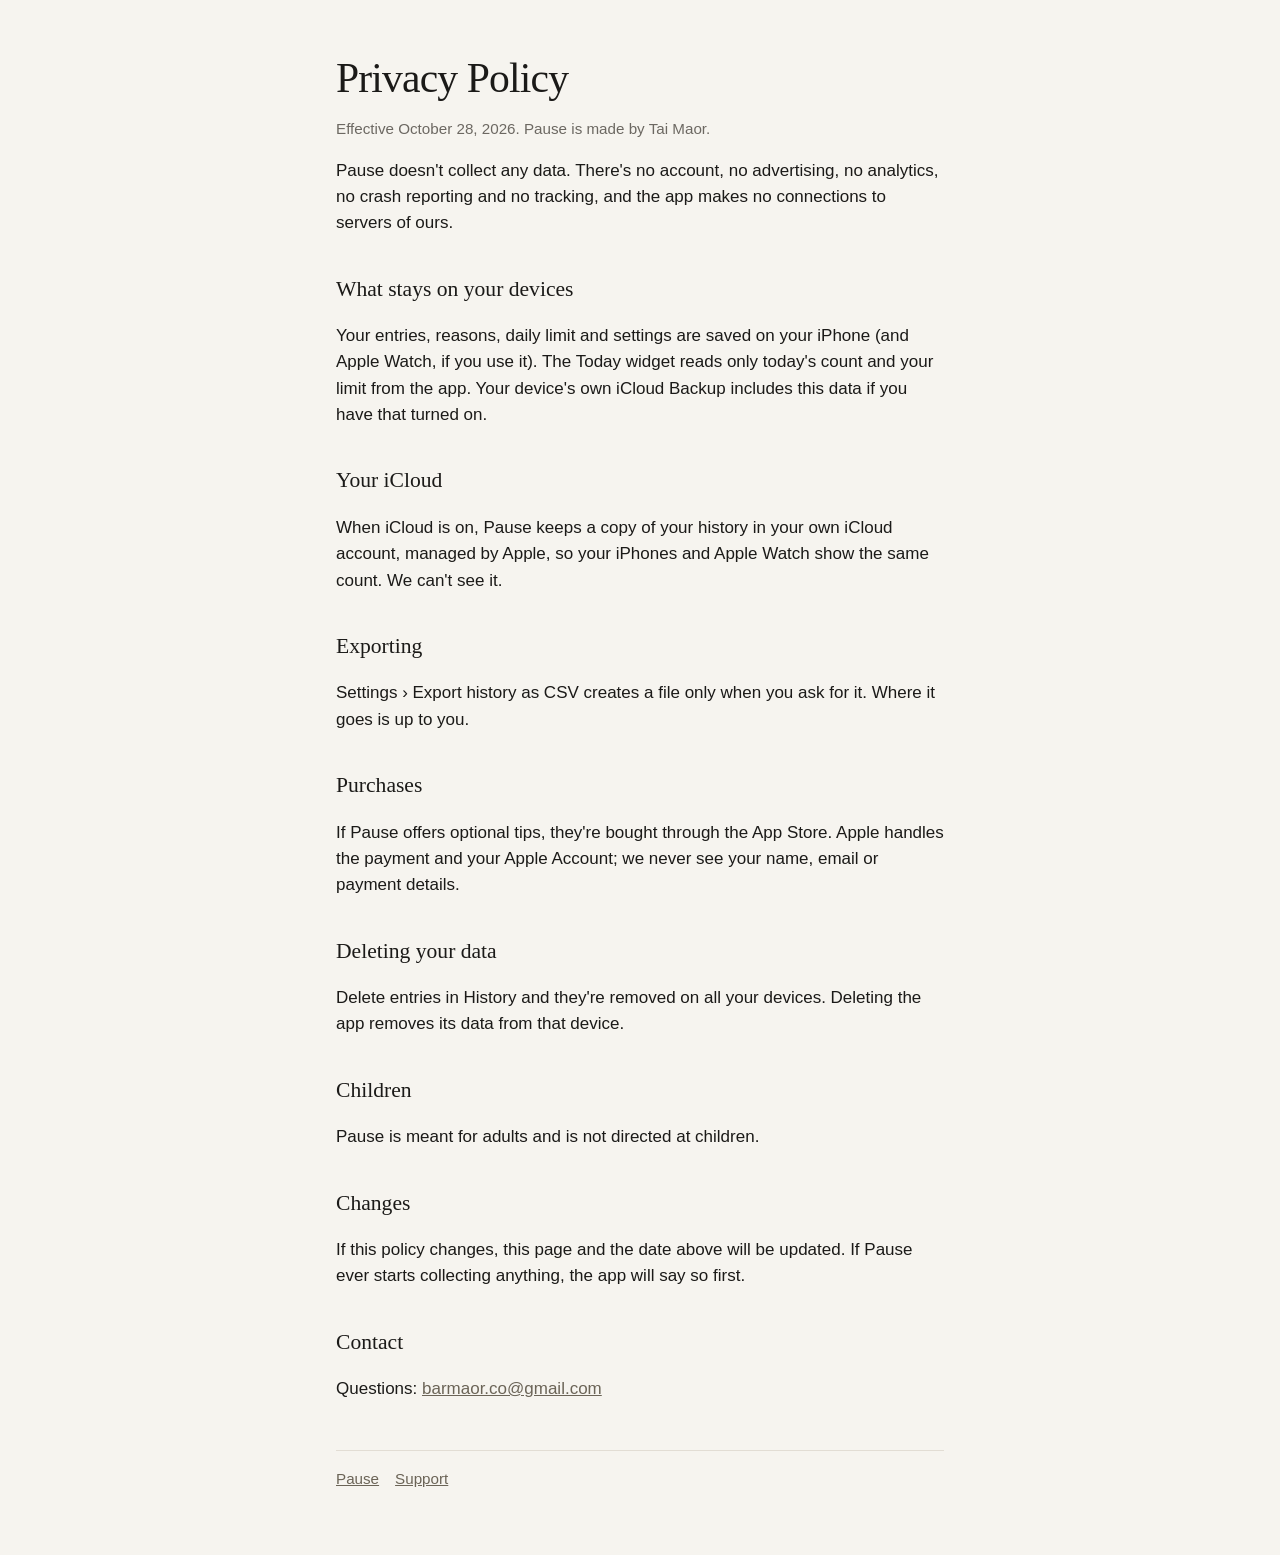
==== privacy.html @ 1e91a4d9 "Pause website: home, support and privacy pages" ====
<!doctype html>
<html lang="en">
<head>
<meta charset="utf-8">
<meta name="viewport" content="width=device-width, initial-scale=1">
<title>Pause Privacy Policy</title>
<link rel="stylesheet" href="style.css">
</head>
<body>
<main>
  <h1>Privacy Policy</h1>
  <p class="muted">Effective October 28, 2026. Pause is made by Tai Maor.</p>

  <p>Pause doesn't collect any data. There's no account, no advertising, no analytics, no crash reporting and no tracking, and the app makes no connections to servers of ours.</p>

  <h2>What stays on your devices</h2>
  <p>Your entries, reasons, daily limit and settings are saved on your iPhone (and Apple Watch, if you use it). The Today widget reads only today's count and your limit from the app. Your device's own iCloud Backup includes this data if you have that turned on.</p>

  <h2>Your iCloud</h2>
  <p>When iCloud is on, Pause keeps a copy of your history in your own iCloud account, managed by Apple, so your iPhones and Apple Watch show the same count. We can't see it.</p>

  <h2>Exporting</h2>
  <p>Settings › Export history as CSV creates a file only when you ask for it. Where it goes is up to you.</p>

  <h2>Purchases</h2>
  <p>If Pause offers optional tips, they're bought through the App Store. Apple handles the payment and your Apple Account; we never see your name, email or payment details.</p>

  <h2>Deleting your data</h2>
  <p>Delete entries in History and they're removed on all your devices. Deleting the app removes its data from that device.</p>

  <h2>Children</h2>
  <p>Pause is meant for adults and is not directed at children.</p>

  <h2>Changes</h2>
  <p>If this policy changes, this page and the date above will be updated. If Pause ever starts collecting anything, the app will say so first.</p>

  <h2>Contact</h2>
  <p>Questions: <a href="mailto:barmaor.co@gmail.com">barmaor.co@gmail.com</a></p>

  <nav><a href="index.html">Pause</a><a href="support.html">Support</a></nav>
</main>
</body>
</html>
---- style.css ----
:root {
  --bg: #f6f4ef;
  --text: #1b1a18;
  --muted: #6c6862;
  --line: #e2ddd4;
  --accent: #6b6457;
}
@media (prefers-color-scheme: dark) {
  :root {
    --bg: #121212;
    --text: #f2f0eb;
    --muted: #9e9e9c;
    --line: #2b2a28;
    --accent: #d6d1c7;
  }
}
* { box-sizing: border-box; }
body {
  margin: 0;
  background: var(--bg);
  color: var(--text);
  font: 17px/1.55 -apple-system, BlinkMacSystemFont, "SF Pro Text", "Helvetica Neue", Arial, sans-serif;
}
main { max-width: 640px; margin: 0 auto; padding: 56px 16px 64px; }
h1, h2 { font-family: "New York", Georgia, "Times New Roman", serif; font-weight: 400; }
h1 { font-size: 2.6rem; line-height: 1.1; margin: 0 0 12px; letter-spacing: -0.02em; }
h2 { font-size: 1.35rem; margin: 36px 0 8px; }
.lede { font-size: 1.2rem; color: var(--muted); margin: 0 0 24px; }
.muted { color: var(--muted); font-size: 0.95rem; }
a { color: var(--accent); }
nav { display: flex; gap: 16px; margin-top: 48px; padding-top: 16px; border-top: 1px solid var(--line); font-size: 0.95rem; }
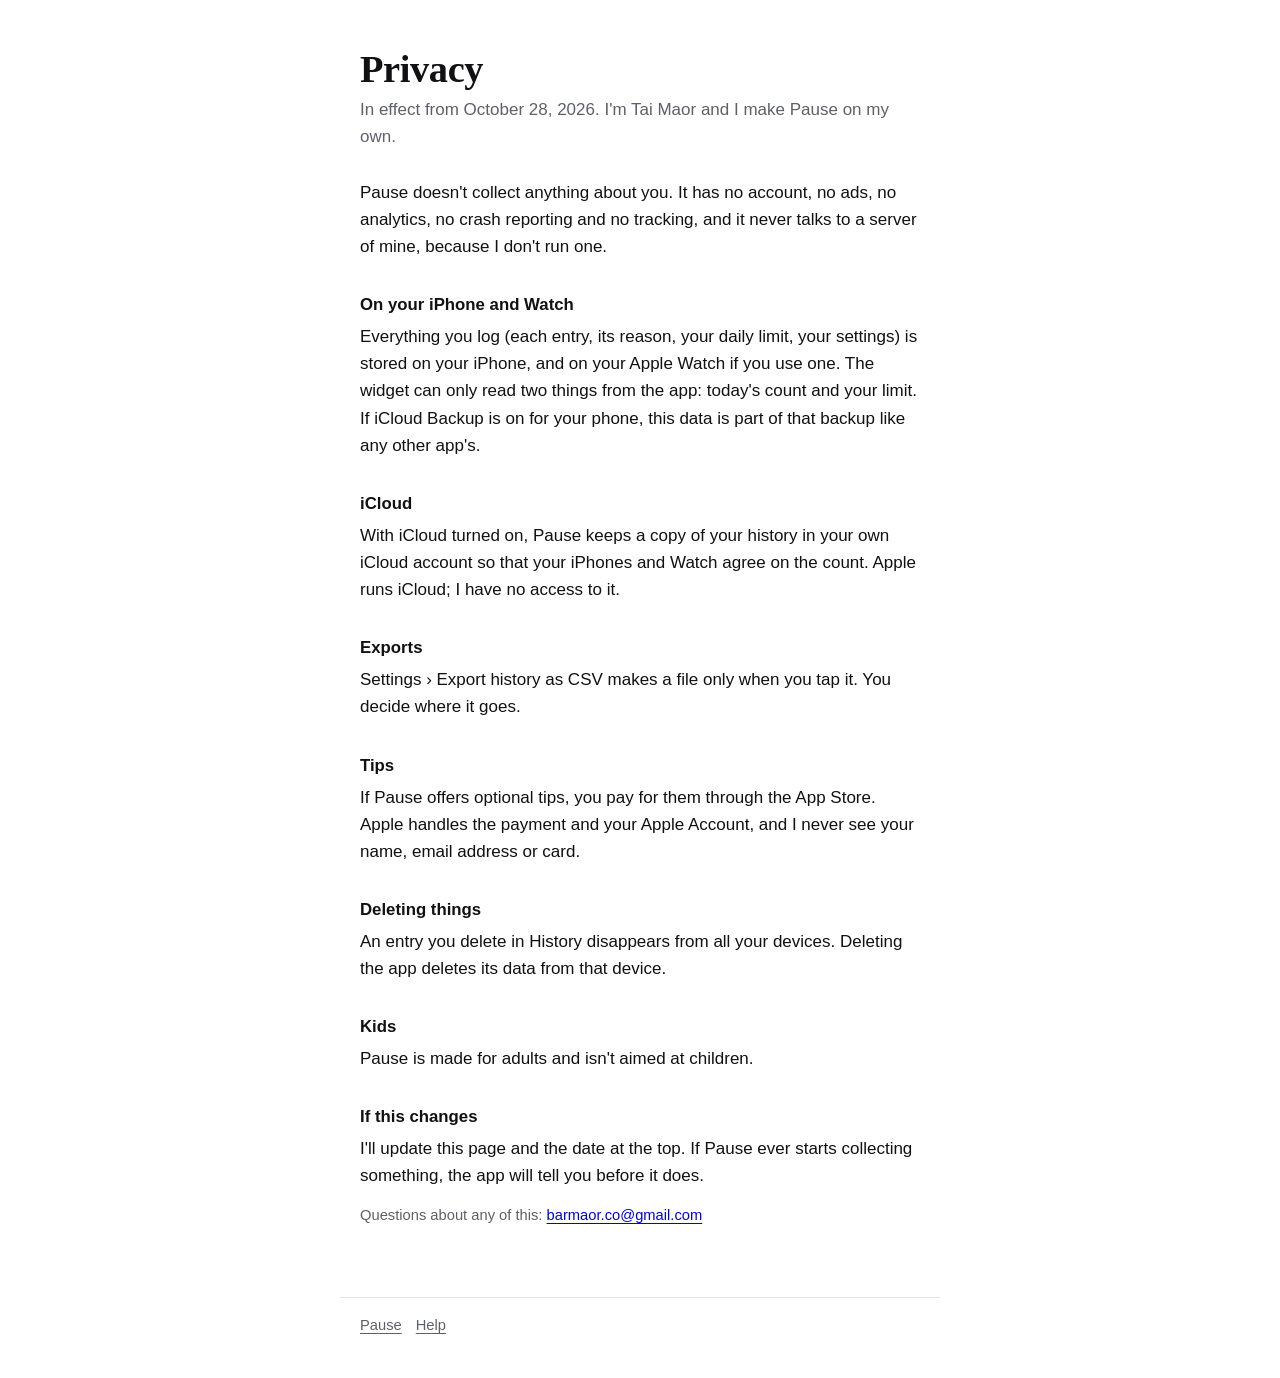
==== commit 83b506ba: "Rewrite the site in my own words, blue instead of beige" ====
--- a/privacy.html
+++ b/privacy.html
@@ -3,41 +3,39 @@
 <head>
 <meta charset="utf-8">
 <meta name="viewport" content="width=device-width, initial-scale=1">
-<title>Pause Privacy Policy</title>
+<title>Pause privacy policy</title>
 <link rel="stylesheet" href="style.css">
 </head>
 <body>
 <main>
-  <h1>Privacy Policy</h1>
-  <p class="muted">Effective October 28, 2026. Pause is made by Tai Maor.</p>
+  <h1>Privacy</h1>
+  <p class="sub">In effect from October 28, 2026. I'm Tai Maor and I make Pause on my own.</p>
 
-  <p>Pause doesn't collect any data. There's no account, no advertising, no analytics, no crash reporting and no tracking, and the app makes no connections to servers of ours.</p>
+  <p>Pause doesn't collect anything about you. It has no account, no ads, no analytics, no crash reporting and no tracking, and it never talks to a server of mine, because I don't run one.</p>
 
-  <h2>What stays on your devices</h2>
-  <p>Your entries, reasons, daily limit and settings are saved on your iPhone (and Apple Watch, if you use it). The Today widget reads only today's count and your limit from the app. Your device's own iCloud Backup includes this data if you have that turned on.</p>
+  <h2>On your iPhone and Watch</h2>
+  <p>Everything you log (each entry, its reason, your daily limit, your settings) is stored on your iPhone, and on your Apple Watch if you use one. The widget can only read two things from the app: today's count and your limit. If iCloud Backup is on for your phone, this data is part of that backup like any other app's.</p>
 
-  <h2>Your iCloud</h2>
-  <p>When iCloud is on, Pause keeps a copy of your history in your own iCloud account, managed by Apple, so your iPhones and Apple Watch show the same count. We can't see it.</p>
+  <h2>iCloud</h2>
+  <p>With iCloud turned on, Pause keeps a copy of your history in your own iCloud account so that your iPhones and Watch agree on the count. Apple runs iCloud; I have no access to it.</p>
 
-  <h2>Exporting</h2>
-  <p>Settings › Export history as CSV creates a file only when you ask for it. Where it goes is up to you.</p>
+  <h2>Exports</h2>
+  <p>Settings › Export history as CSV makes a file only when you tap it. You decide where it goes.</p>
 
-  <h2>Purchases</h2>
-  <p>If Pause offers optional tips, they're bought through the App Store. Apple handles the payment and your Apple Account; we never see your name, email or payment details.</p>
+  <h2>Tips</h2>
+  <p>If Pause offers optional tips, you pay for them through the App Store. Apple handles the payment and your Apple Account, and I never see your name, email address or card.</p>
 
-  <h2>Deleting your data</h2>
-  <p>Delete entries in History and they're removed on all your devices. Deleting the app removes its data from that device.</p>
+  <h2>Deleting things</h2>
+  <p>An entry you delete in History disappears from all your devices. Deleting the app deletes its data from that device.</p>
 
-  <h2>Children</h2>
-  <p>Pause is meant for adults and is not directed at children.</p>
+  <h2>Kids</h2>
+  <p>Pause is made for adults and isn't aimed at children.</p>
 
-  <h2>Changes</h2>
-  <p>If this policy changes, this page and the date above will be updated. If Pause ever starts collecting anything, the app will say so first.</p>
+  <h2>If this changes</h2>
+  <p>I'll update this page and the date at the top. If Pause ever starts collecting something, the app will tell you before it does.</p>
 
-  <h2>Contact</h2>
-  <p>Questions: <a href="mailto:barmaor.co@gmail.com">barmaor.co@gmail.com</a></p>
-
-  <nav><a href="index.html">Pause</a><a href="support.html">Support</a></nav>
+  <p class="note">Questions about any of this: <a href="mailto:barmaor.co@gmail.com">barmaor.co@gmail.com</a></p>
 </main>
+<footer><a href="index.html">Pause</a><a href="support.html">Help</a></footer>
 </body>
 </html>
--- a/style.css
+++ b/style.css
@@ -1,17 +1,18 @@
 :root {
-  --bg: #f6f4ef;
-  --text: #1b1a18;
-  --muted: #6c6862;
-  --line: #e2ddd4;
-  --accent: #6b6457;
+  --bg: #fff;
+  --text: #111114;
+  --muted: #5f6068;
+  --line: #e4e4ea;
+  --blue: #0000e6;
+  --link: #0000e6;
 }
 @media (prefers-color-scheme: dark) {
   :root {
-    --bg: #121212;
-    --text: #f2f0eb;
-    --muted: #9e9e9c;
-    --line: #2b2a28;
-    --accent: #d6d1c7;
+    --bg: #0b0b0e;
+    --text: #ececf1;
+    --muted: #9a9ba6;
+    --line: #26262e;
+    --link: #7c86ff;
   }
 }
 * { box-sizing: border-box; }
@@ -19,13 +20,20 @@
   margin: 0;
   background: var(--bg);
   color: var(--text);
-  font: 17px/1.55 -apple-system, BlinkMacSystemFont, "SF Pro Text", "Helvetica Neue", Arial, sans-serif;
+  font: 17px/1.6 -apple-system, BlinkMacSystemFont, "Helvetica Neue", Arial, sans-serif;
 }
-main { max-width: 640px; margin: 0 auto; padding: 56px 16px 64px; }
-h1, h2 { font-family: "New York", Georgia, "Times New Roman", serif; font-weight: 400; }
-h1 { font-size: 2.6rem; line-height: 1.1; margin: 0 0 12px; letter-spacing: -0.02em; }
-h2 { font-size: 1.35rem; margin: 36px 0 8px; }
-.lede { font-size: 1.2rem; color: var(--muted); margin: 0 0 24px; }
-.muted { color: var(--muted); font-size: 0.95rem; }
-a { color: var(--accent); }
-nav { display: flex; gap: 16px; margin-top: 48px; padding-top: 16px; border-top: 1px solid var(--line); font-size: 0.95rem; }
+main { max-width: 600px; margin: 0 auto; padding: 48px 20px 56px; }
+a { color: var(--link); text-underline-offset: 3px; }
+
+/* four strokes and a slash, like counting on a napkin */
+.tally { display: block; width: 72px; height: 40px; margin: 0 0 20px; color: var(--blue); }
+@media (prefers-color-scheme: dark) { .tally { color: var(--link); } }
+
+h1 { font: 700 2.4rem/1.1 "New York", Georgia, serif; margin: 0 0 6px; letter-spacing: -0.01em; }
+h2 { font-size: 1.05rem; margin: 32px 0 4px; }
+.sub { margin: 0 0 28px; color: var(--muted); }
+p { margin: 0 0 14px; }
+.q { font-weight: 600; margin-bottom: 2px; }
+.note { color: var(--muted); font-size: 0.92rem; }
+footer { max-width: 600px; margin: 0 auto; padding: 16px 20px 40px; border-top: 1px solid var(--line); color: var(--muted); font-size: 0.92rem; }
+footer a { color: inherit; margin-right: 14px; }
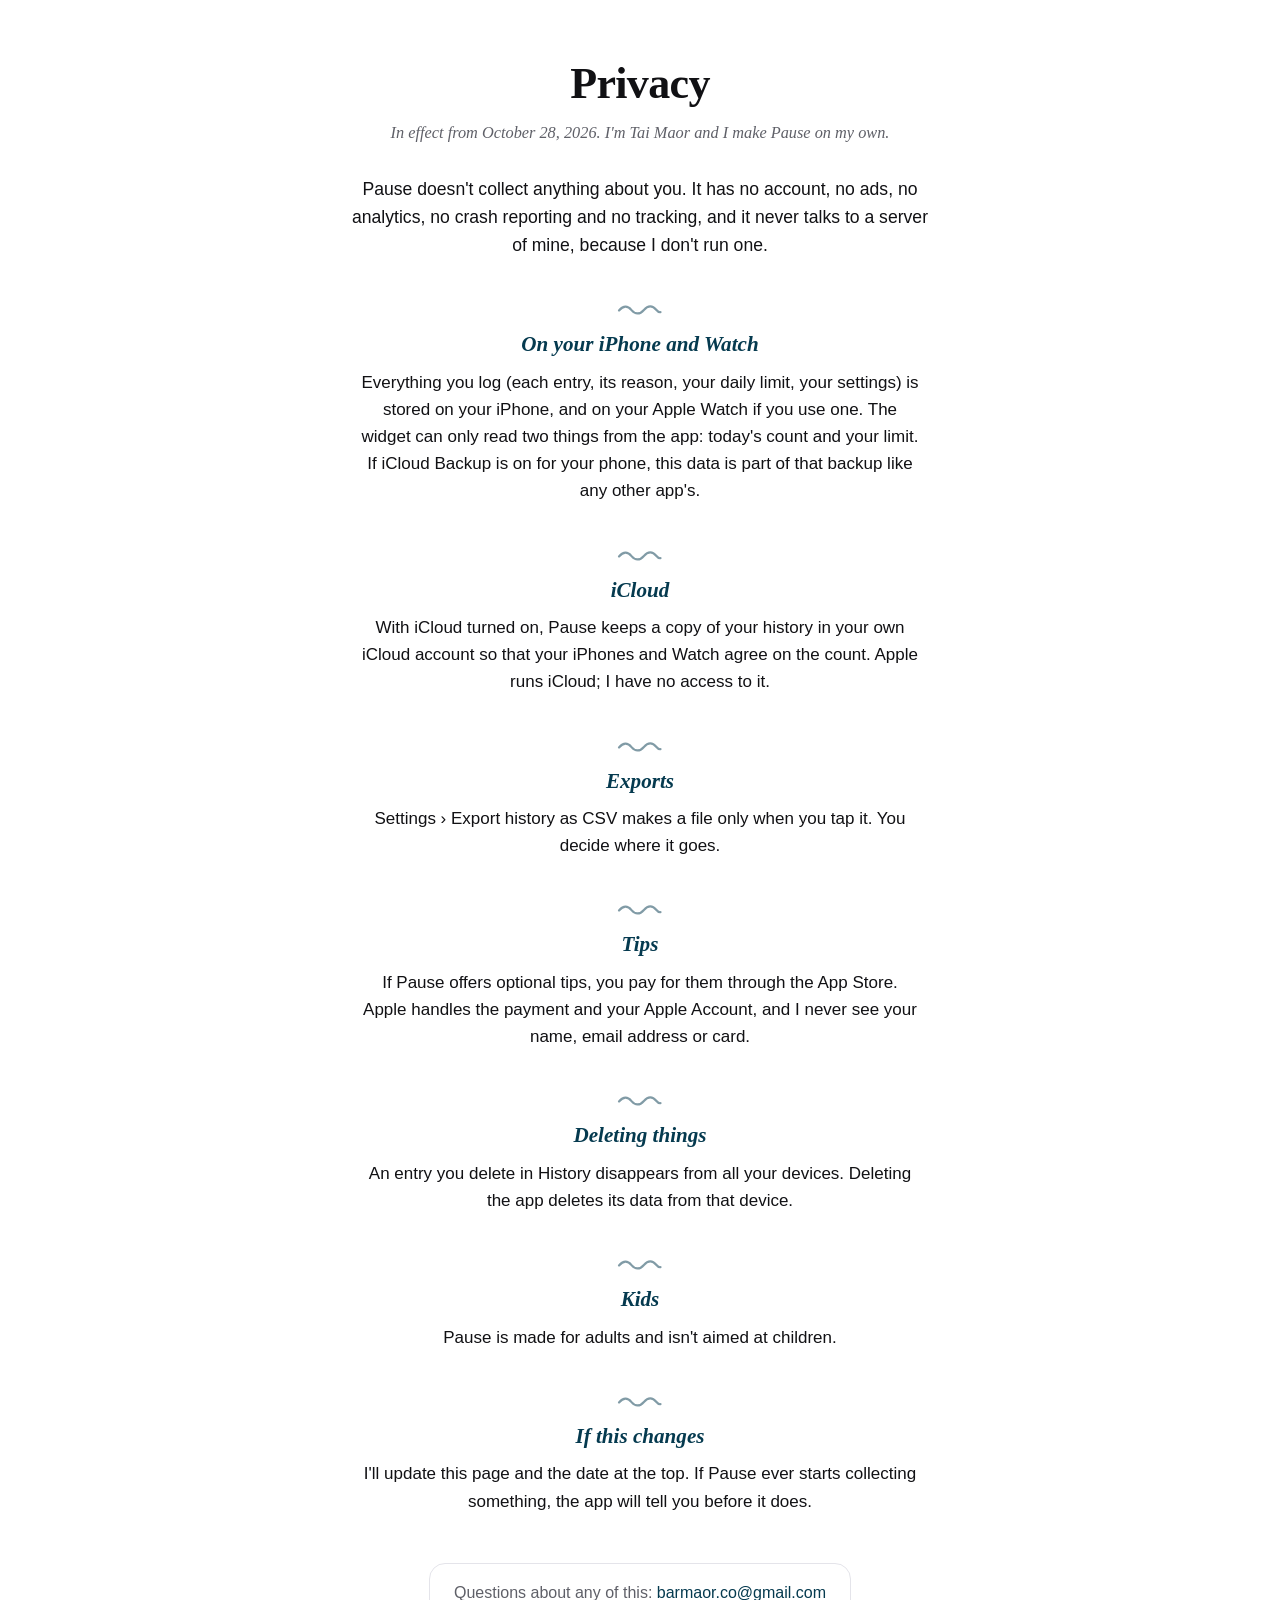
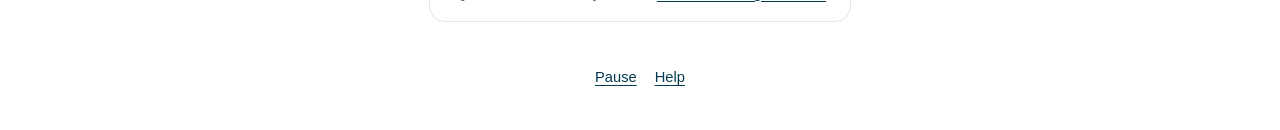
==== commit 38ad1218: "Privacy page: centered, easier to read" ====
--- a/privacy.html
+++ b/privacy.html
@@ -5,8 +5,39 @@
 <meta name="viewport" content="width=device-width, initial-scale=1">
 <title>Pause privacy policy</title>
 <link rel="stylesheet" href="style.css">
+<style>
+  body.pp { --pp: #053A4F; --link: #053A4F; }
+  @media (prefers-color-scheme: dark) { body.pp { --pp: #52CBE3; --link: #52CBE3; } }
+
+  /* Privacy page: one calm centered column, written to be read top to bottom */
+  body.pp { text-align: center; }
+  .pp main { max-width: 660px; margin: 0 auto; padding: 60px 22px 36px; }
+  .pp h1 { font: 700 clamp(2.15rem, 6.4vw, 2.75rem)/1.08 "New York", "Iowan Old Style", Georgia, serif; letter-spacing: -.015em; margin: 0 0 12px; }
+  .pp h1 + .sub, .pp h1 + .small { font: italic 1.02rem/1.55 "New York", "Iowan Old Style", Georgia, serif; color: var(--muted); max-width: 31em; margin: 0 auto 30px; }
+  .pp main > p, .pp main > ul, .pp main > .card { max-width: 33em; margin-left: auto; margin-right: auto; text-wrap: pretty; }
+  .pp main > p:not(h2 ~ p):not(.sub):not(.small) { font-size: 1.1rem; line-height: 1.6; }
+  .pp h2 { font: italic 600 1.32rem/1.3 "New York", "Iowan Old Style", Georgia, serif; color: var(--pp); letter-spacing: 0; margin: 0 auto 10px; max-width: 26em; text-wrap: balance; }
+  .pp h2::before { content: ""; display: block; width: 46px; height: 12px; margin: 44px auto 16px; background: var(--pp); opacity: .5;
+                   -webkit-mask: url("data:image/svg+xml,%3Csvg xmlns='http://www.w3.org/2000/svg' viewBox='0 0 46 12'%3E%3Cpath d='M2 7.5c4.5-5 8.5-5 12.5-.4s8.3 4.4 12.4-.2 8.6-4.8 12.3-.1c1.6 2 3 2.6 4.3 2.4' fill='none' stroke='black' stroke-width='2.2' stroke-linecap='round'/%3E%3C/svg%3E") center / contain no-repeat; mask: url("data:image/svg+xml,%3Csvg xmlns='http://www.w3.org/2000/svg' viewBox='0 0 46 12'%3E%3Cpath d='M2 7.5c4.5-5 8.5-5 12.5-.4s8.3 4.4 12.4-.2 8.6-4.8 12.3-.1c1.6 2 3 2.6 4.3 2.4' fill='none' stroke='black' stroke-width='2.2' stroke-linecap='round'/%3E%3C/svg%3E") center / contain no-repeat; }
+  .pp ul { list-style: none; padding: 0; }
+  .pp li { margin: 0 0 12px; }
+  .pp strong { font-weight: 650; }
+  .pp a { color: var(--pp); }
+  .pp .card { text-align: center; }
+  .pp main > p.note, .pp .contact { display: block; width: fit-content; max-width: 100%; margin: 48px auto 0; padding: 16px 24px;
+                   border: 1px solid var(--line); border-radius: 16px; font-size: 1rem; color: var(--muted); }
+  .pp header.site { justify-content: center; flex-wrap: wrap; }
+  .pp header.site nav { margin-left: 18px; }
+  .pp footer { text-align: center; border-top: 0; padding-top: 8px; }
+  .pp footer a { margin: 0 9px; }
+  @media (max-width: 520px) {
+    .pp main { padding: 40px 18px 28px; }
+    .pp main > p:not(h2 ~ p):not(.sub):not(.small) { font-size: 1.04rem; }
+    .pp h2::before { margin-top: 36px; }
+  }
+</style>
 </head>
-<body>
+<body class="pp">
 <main>
   <h1>Privacy</h1>
   <p class="sub">In effect from October 28, 2026. I'm Tai Maor and I make Pause on my own.</p>
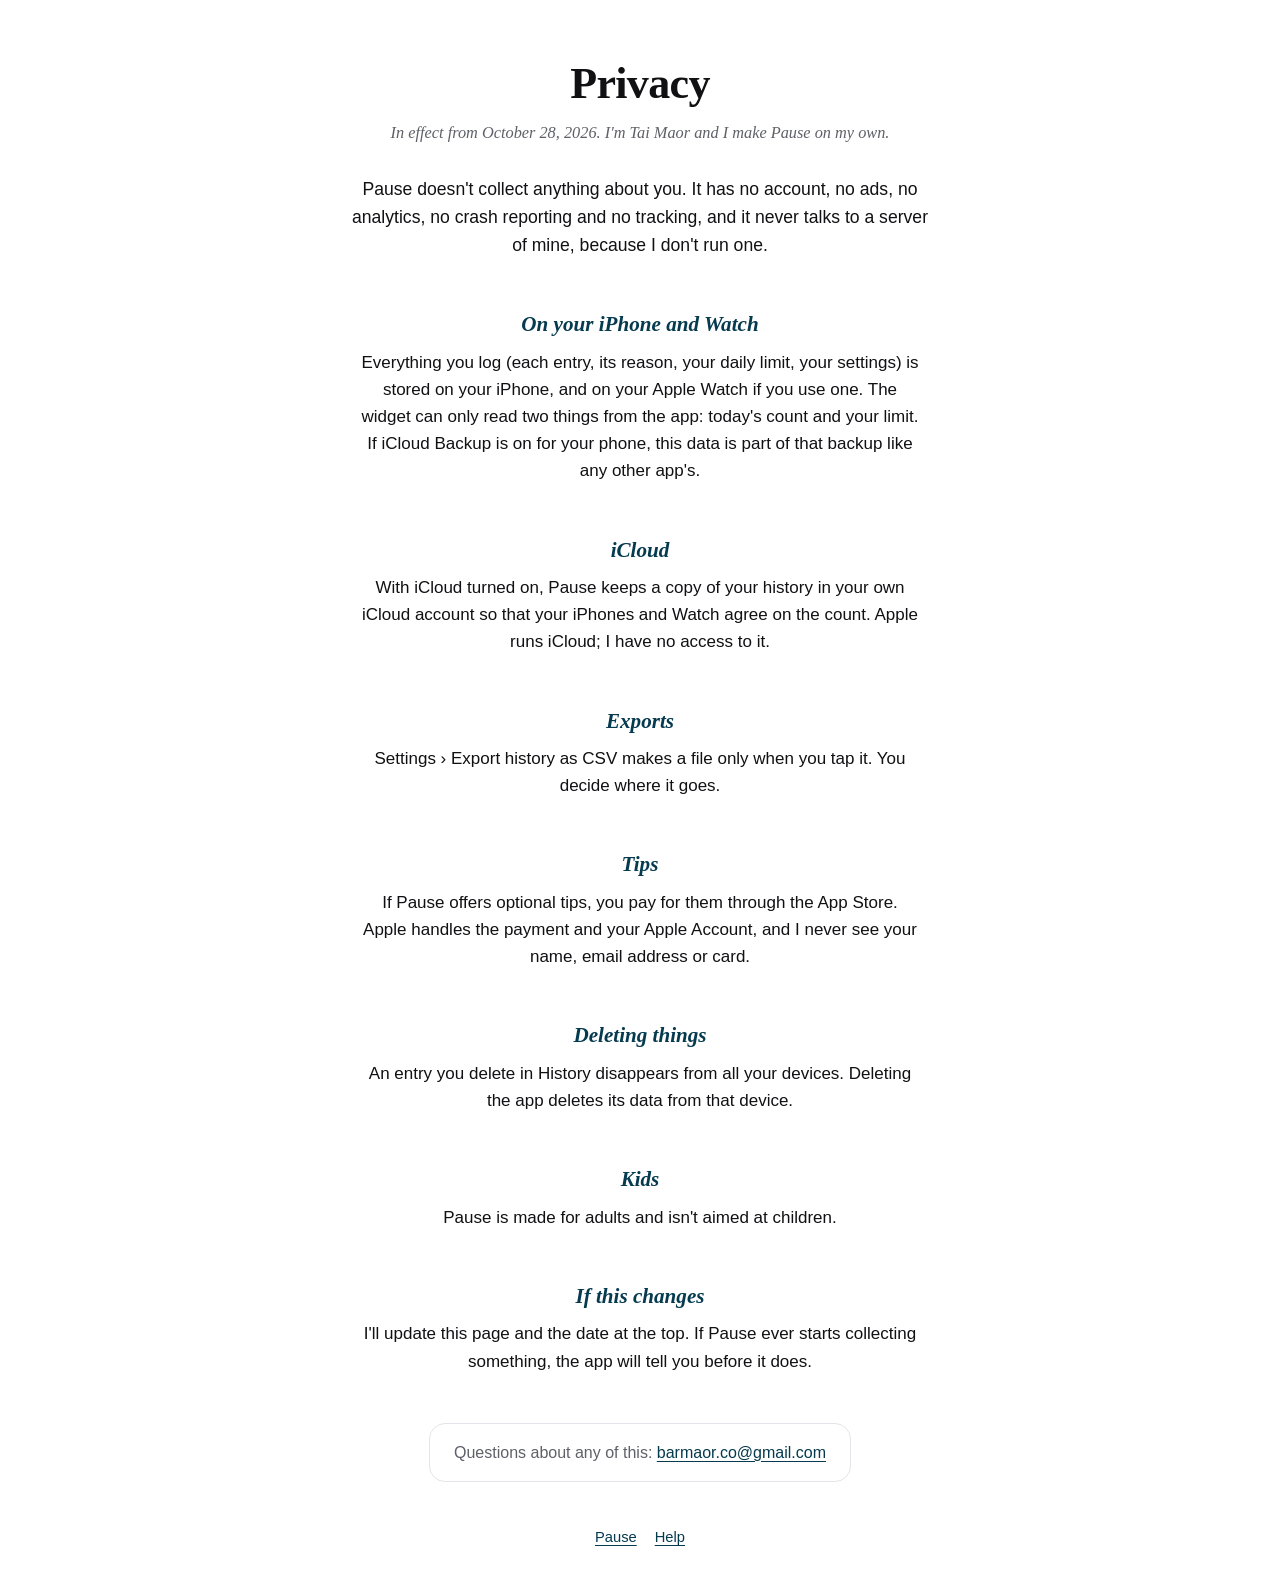
==== commit 0073f663: "Remove the wave mark above headings" ====
--- a/privacy.html
+++ b/privacy.html
@@ -17,8 +17,7 @@
   .pp main > p, .pp main > ul, .pp main > .card { max-width: 33em; margin-left: auto; margin-right: auto; text-wrap: pretty; }
   .pp main > p:not(h2 ~ p):not(.sub):not(.small) { font-size: 1.1rem; line-height: 1.6; }
   .pp h2 { font: italic 600 1.32rem/1.3 "New York", "Iowan Old Style", Georgia, serif; color: var(--pp); letter-spacing: 0; margin: 0 auto 10px; max-width: 26em; text-wrap: balance; }
-  .pp h2::before { content: ""; display: block; width: 46px; height: 12px; margin: 44px auto 16px; background: var(--pp); opacity: .5;
-                   -webkit-mask: url("data:image/svg+xml,%3Csvg xmlns='http://www.w3.org/2000/svg' viewBox='0 0 46 12'%3E%3Cpath d='M2 7.5c4.5-5 8.5-5 12.5-.4s8.3 4.4 12.4-.2 8.6-4.8 12.3-.1c1.6 2 3 2.6 4.3 2.4' fill='none' stroke='black' stroke-width='2.2' stroke-linecap='round'/%3E%3C/svg%3E") center / contain no-repeat; mask: url("data:image/svg+xml,%3Csvg xmlns='http://www.w3.org/2000/svg' viewBox='0 0 46 12'%3E%3Cpath d='M2 7.5c4.5-5 8.5-5 12.5-.4s8.3 4.4 12.4-.2 8.6-4.8 12.3-.1c1.6 2 3 2.6 4.3 2.4' fill='none' stroke='black' stroke-width='2.2' stroke-linecap='round'/%3E%3C/svg%3E") center / contain no-repeat; }
+  .pp h2::before { content: ""; display: block; margin-top: 52px; }
   .pp ul { list-style: none; padding: 0; }
   .pp li { margin: 0 0 12px; }
   .pp strong { font-weight: 650; }
--- a/style.css
+++ b/style.css
@@ -3,8 +3,8 @@
   --text: #111114;
   --muted: #5f6068;
   --line: #e4e4ea;
-  --blue: #0000e6;
-  --link: #0000e6;
+  --blue: #053A4F;
+  --link: #053A4F;
 }
 @media (prefers-color-scheme: dark) {
   :root {
@@ -12,7 +12,7 @@
     --text: #ececf1;
     --muted: #9a9ba6;
     --line: #26262e;
-    --link: #7c86ff;
+    --link: #52CBE3;
   }
 }
 * { box-sizing: border-box; }
@@ -37,3 +37,46 @@
 .note { color: var(--muted); font-size: 0.92rem; }
 footer { max-width: 600px; margin: 0 auto; padding: 16px 20px 40px; border-top: 1px solid var(--line); color: var(--muted); font-size: 0.92rem; }
 footer a { color: inherit; margin-right: 14px; }
+:root { --pp: var(--link); }
+
+/* Hand-made look: one calm centered column, shared by the home, help and privacy pages */
+body.pp { text-align: center; }
+.pp main { max-width: 680px; margin: 0 auto; padding: 56px 22px 36px; }
+.pp h1 { font: 700 clamp(2.15rem, 6.4vw, 2.75rem)/1.08 "New York", "Iowan Old Style", Georgia, serif; letter-spacing: -.015em; margin: 0 auto 12px; max-width: 16em; text-wrap: balance; }
+.pp h1 + .sub, .pp h1 + .small, .pp .top + .sub { font: italic 1.08rem/1.55 "New York", "Iowan Old Style", Georgia, serif; color: var(--muted); max-width: 31em; margin: 0 auto 26px; text-wrap: pretty; }
+.pp main > p, .pp main > ul, .pp main > ol, .pp main > .card { max-width: 33em; margin-left: auto; margin-right: auto; text-wrap: pretty; }
+.pp h2 { font: italic 600 1.32rem/1.3 "New York", "Iowan Old Style", Georgia, serif; color: var(--pp); letter-spacing: 0; margin: 0 auto 10px; max-width: 26em; text-wrap: balance; }
+.pp h2::before { content: ""; display: block; margin-top: 52px; }
+.pp ul, .pp ol { list-style: none; padding: 0; }
+.pp li { margin: 0 0 12px; }
+.pp ol { counter-reset: step; }
+.pp ol li { counter-increment: step; }
+.pp ol li::before { content: counter(step); display: block; width: 26px; height: 26px; margin: 0 auto 4px; border: 1.5px solid var(--pp); border-radius: 50%;
+                    font: italic 600 .9rem/23px "New York", Georgia, serif; color: var(--pp); }
+.pp strong { font-weight: 650; }
+.pp a { color: var(--pp); }
+.pp .q { font-weight: 650; margin-top: 26px; margin-bottom: 4px; }
+.pp .small { font-size: .92rem; color: var(--muted); }
+.pp .card { text-align: center; }
+.pp main > p.note { display: block; width: fit-content; max-width: 100%; margin: 48px auto 0; padding: 16px 24px; border: 1px solid var(--line); border-radius: 16px; font-size: 1rem; color: var(--muted); }
+.pp header.site { justify-content: center; flex-wrap: wrap; }
+.pp header.site nav { margin-left: 18px; }
+.pp footer { text-align: center; border-top: 0; padding-top: 8px; }
+.pp footer a { margin: 0 9px; }
+.pp .hero-icon { display: block; width: 96px; height: 96px; margin: 0 auto 22px; border-radius: 22px; rotate: -4deg; box-shadow: 0 12px 30px rgba(0,0,0,.18); }
+.pp .tally { margin: 0 auto 22px; }
+.pp .top { flex-direction: column; justify-content: center; gap: 18px; margin-bottom: 12px; }
+.pp .get { display: flex; flex-wrap: wrap; justify-content: center; align-items: center; gap: 12px 18px; margin: 4px auto 12px; }
+.pp .store { display: inline-flex; align-items: center; gap: 10px; background: #000; color: #fff; border: 1px solid #a6a6a6; border-radius: 12px;
+             padding: 7px 18px 7px 14px; text-decoration: none; line-height: 1.1; text-align: left; transition: transform .15s; }
+.pp .store:hover { transform: translateY(-1px); }
+.pp .store svg { width: 22px; height: 26px; fill: #fff; flex: none; }
+.pp .store small { display: block; font-size: .7rem; letter-spacing: .01em; }
+.pp .store b { display: block; font-size: 1.28rem; font-weight: 600; letter-spacing: -.01em; }
+.pp .get .soon { background: none; color: var(--muted); border: 1.5px dashed var(--line); font-weight: 500; font-style: italic; padding: 10px 18px; border-radius: 12px; }
+.pp .shots { justify-content: center; margin: 34px auto 8px; }
+.pp .shots figcaption { font-style: italic; }
+@media (max-width: 520px) {
+  .pp main { padding: 40px 18px 28px; }
+  .pp h2::before { margin-top: 36px; }
+}
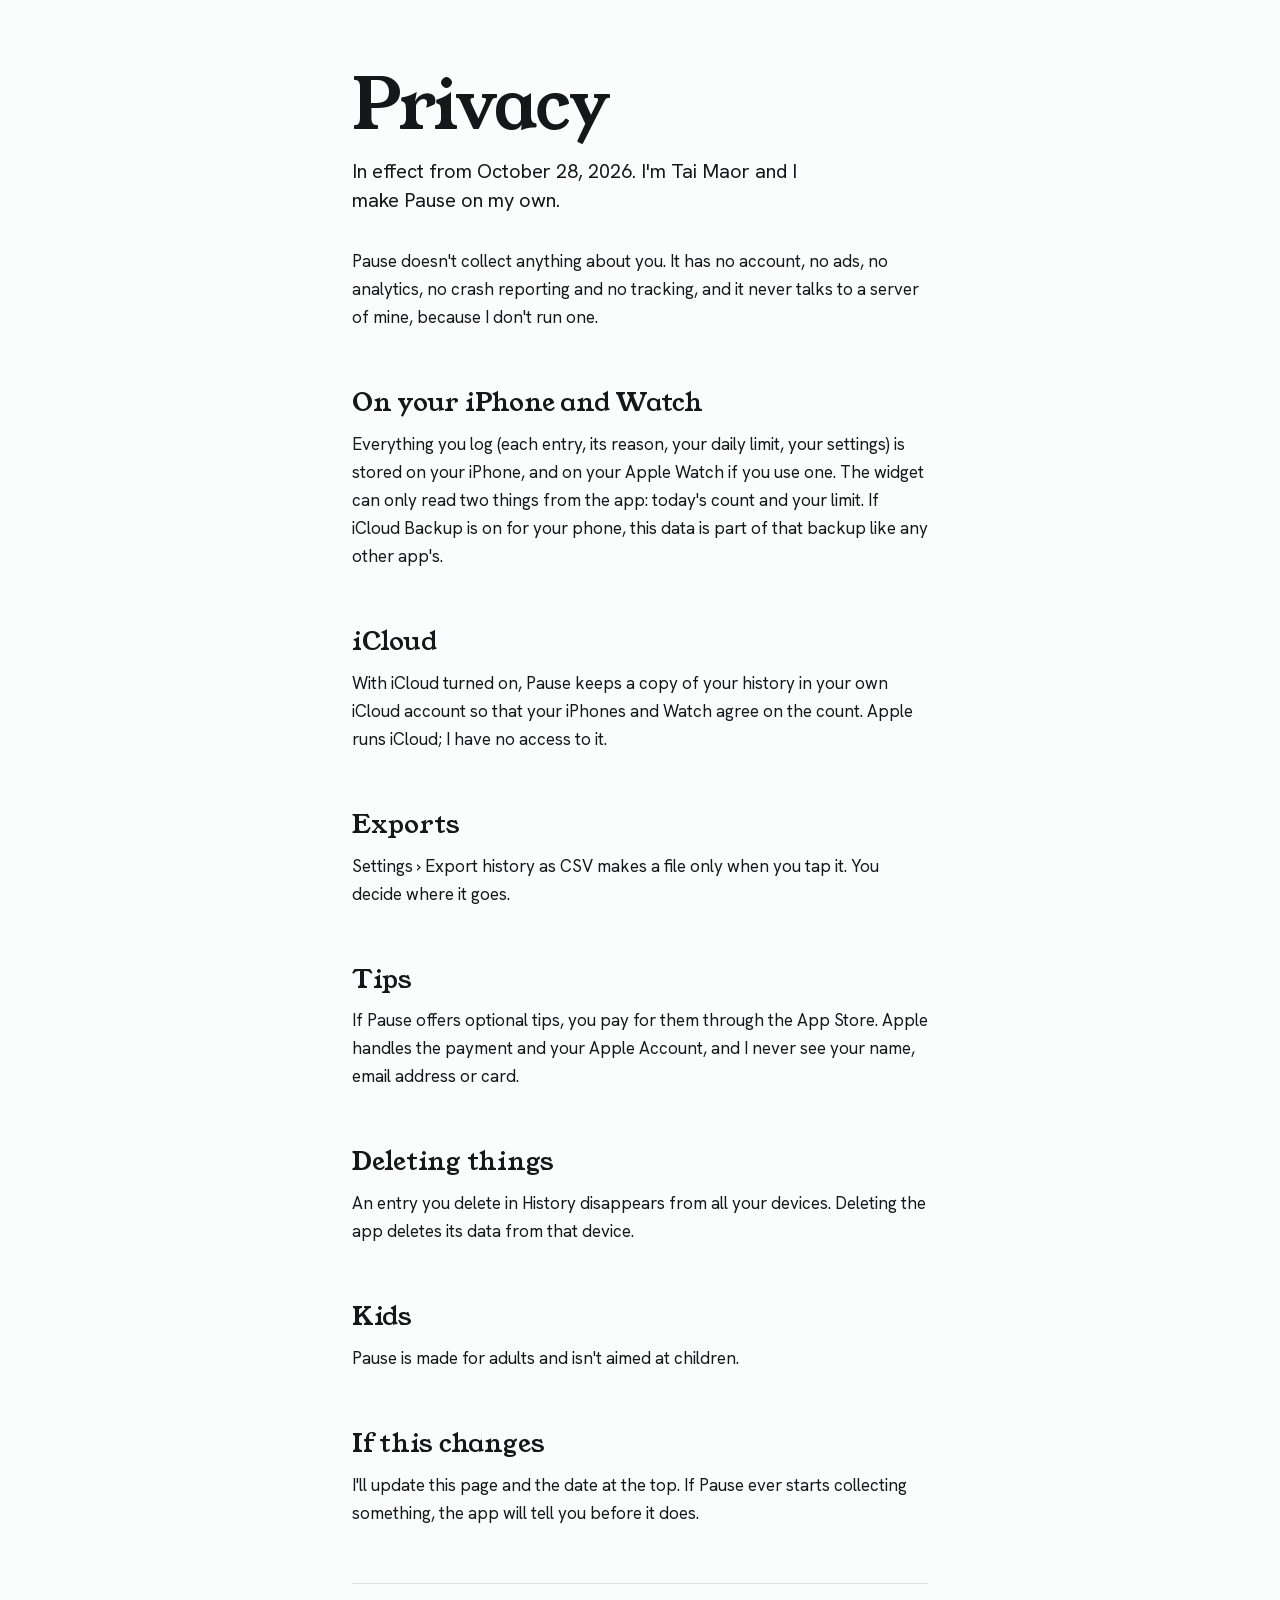
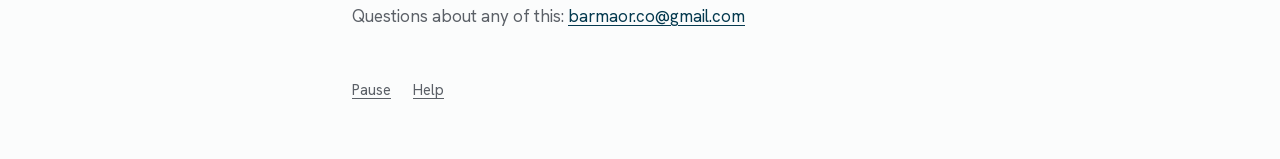
==== commit e7aca879: "New type and layout, self-hosted fonts" ====
--- a/privacy.html
+++ b/privacy.html
@@ -4,39 +4,12 @@
 <meta charset="utf-8">
 <meta name="viewport" content="width=device-width, initial-scale=1">
 <title>Pause privacy policy</title>
+<link rel="preload" href="fonts/young-serif-normal-latin.woff2" as="font" type="font/woff2" crossorigin>
+<link rel="preload" href="fonts/hanken-grotesk-normal-latin.woff2" as="font" type="font/woff2" crossorigin>
+<link rel="stylesheet" href="fonts.css">
 <link rel="stylesheet" href="style.css">
-<style>
-  body.pp { --pp: #053A4F; --link: #053A4F; }
-  @media (prefers-color-scheme: dark) { body.pp { --pp: #52CBE3; --link: #52CBE3; } }
-
-  /* Privacy page: one calm centered column, written to be read top to bottom */
-  body.pp { text-align: center; }
-  .pp main { max-width: 660px; margin: 0 auto; padding: 60px 22px 36px; }
-  .pp h1 { font: 700 clamp(2.15rem, 6.4vw, 2.75rem)/1.08 "New York", "Iowan Old Style", Georgia, serif; letter-spacing: -.015em; margin: 0 0 12px; }
-  .pp h1 + .sub, .pp h1 + .small { font: italic 1.02rem/1.55 "New York", "Iowan Old Style", Georgia, serif; color: var(--muted); max-width: 31em; margin: 0 auto 30px; }
-  .pp main > p, .pp main > ul, .pp main > .card { max-width: 33em; margin-left: auto; margin-right: auto; text-wrap: pretty; }
-  .pp main > p:not(h2 ~ p):not(.sub):not(.small) { font-size: 1.1rem; line-height: 1.6; }
-  .pp h2 { font: italic 600 1.32rem/1.3 "New York", "Iowan Old Style", Georgia, serif; color: var(--pp); letter-spacing: 0; margin: 0 auto 10px; max-width: 26em; text-wrap: balance; }
-  .pp h2::before { content: ""; display: block; margin-top: 52px; }
-  .pp ul { list-style: none; padding: 0; }
-  .pp li { margin: 0 0 12px; }
-  .pp strong { font-weight: 650; }
-  .pp a { color: var(--pp); }
-  .pp .card { text-align: center; }
-  .pp main > p.note, .pp .contact { display: block; width: fit-content; max-width: 100%; margin: 48px auto 0; padding: 16px 24px;
-                   border: 1px solid var(--line); border-radius: 16px; font-size: 1rem; color: var(--muted); }
-  .pp header.site { justify-content: center; flex-wrap: wrap; }
-  .pp header.site nav { margin-left: 18px; }
-  .pp footer { text-align: center; border-top: 0; padding-top: 8px; }
-  .pp footer a { margin: 0 9px; }
-  @media (max-width: 520px) {
-    .pp main { padding: 40px 18px 28px; }
-    .pp main > p:not(h2 ~ p):not(.sub):not(.small) { font-size: 1.04rem; }
-    .pp h2::before { margin-top: 36px; }
-  }
-</style>
 </head>
-<body class="pp">
+<body>
 <main>
   <h1>Privacy</h1>
   <p class="sub">In effect from October 28, 2026. I'm Tai Maor and I make Pause on my own.</p>
--- a/fonts.css
+++ b/fonts.css
@@ -0,0 +1,33 @@
+/* Self-hosted fonts (SIL Open Font License) */
+@font-face {
+  font-family: 'Hanken Grotesk';
+  font-style: normal;
+  font-weight: 100 900;
+  font-display: swap;
+  src: url(fonts/hanken-grotesk-normal-latin-ext.woff2) format('woff2');
+  unicode-range: U+0100-02BA, U+02BD-02C5, U+02C7-02CC, U+02CE-02D7, U+02DD-02FF, U+0304, U+0308, U+0329, U+1D00-1DBF, U+1E00-1E9F, U+1EF2-1EFF, U+2020, U+20A0-20AB, U+20AD-20C4, U+2113, U+2C60-2C7F, U+A720-A7FF;
+}
+@font-face {
+  font-family: 'Hanken Grotesk';
+  font-style: normal;
+  font-weight: 100 900;
+  font-display: swap;
+  src: url(fonts/hanken-grotesk-normal-latin.woff2) format('woff2');
+  unicode-range: U+0000-00FF, U+0131, U+0152-0153, U+02BB-02BC, U+02C6, U+02DA, U+02DC, U+0304, U+0308, U+0329, U+2000-206F, U+20AC, U+2122, U+2191, U+2193, U+2212, U+2215, U+FEFF, U+FFFD;
+}
+@font-face {
+  font-family: 'Young Serif';
+  font-style: normal;
+  font-weight: 400;
+  font-display: swap;
+  src: url(fonts/young-serif-normal-latin-ext.woff2) format('woff2');
+  unicode-range: U+0100-02BA, U+02BD-02C5, U+02C7-02CC, U+02CE-02D7, U+02DD-02FF, U+0304, U+0308, U+0329, U+1D00-1DBF, U+1E00-1E9F, U+1EF2-1EFF, U+2020, U+20A0-20AB, U+20AD-20C4, U+2113, U+2C60-2C7F, U+A720-A7FF;
+}
+@font-face {
+  font-family: 'Young Serif';
+  font-style: normal;
+  font-weight: 400;
+  font-display: swap;
+  src: url(fonts/young-serif-normal-latin.woff2) format('woff2');
+  unicode-range: U+0000-00FF, U+0131, U+0152-0153, U+02BB-02BC, U+02C6, U+02DA, U+02DC, U+0304, U+0308, U+0329, U+2000-206F, U+20AC, U+2122, U+2191, U+2193, U+2212, U+2215, U+FEFF, U+FFFD;
+}
--- a/style.css
+++ b/style.css
@@ -1,82 +1,79 @@
+/* Pause: a notebook page. Young Serif for the few big words, Hanken Grotesk for reading. */
 :root {
-  --bg: #fff;
-  --text: #111114;
-  --muted: #5f6068;
-  --line: #e4e4ea;
-  --blue: #053A4F;
-  --link: #053A4F;
+  color-scheme: light dark;
+  --paper: #fbfcfc;
+  --ink: #15171a;
+  --soft: #5b6067;
+  --rule: #dde1e4;
+  --accent: #053A4F;
+  --select: rgba(5, 58, 79, .16);
+  --serif: "Young Serif", "Iowan Old Style", Georgia, serif;
+  --sans: "Hanken Grotesk", -apple-system, "Helvetica Neue", Arial, sans-serif;
 }
 @media (prefers-color-scheme: dark) {
   :root {
-    --bg: #0b0b0e;
-    --text: #ececf1;
-    --muted: #9a9ba6;
-    --line: #26262e;
-    --link: #52CBE3;
+    --paper: #0d0f11;
+    --ink: #e8ebed;
+    --soft: #9aa1a8;
+    --rule: #262b30;
+    --accent: #3092B5;
+    --select: rgba(48, 146, 181, .3);
   }
 }
 * { box-sizing: border-box; }
+html { -webkit-text-size-adjust: 100%; }
 body {
   margin: 0;
-  background: var(--bg);
-  color: var(--text);
-  font: 17px/1.6 -apple-system, BlinkMacSystemFont, "Helvetica Neue", Arial, sans-serif;
+  background: var(--paper);
+  color: var(--ink);
+  font: 400 1.0625rem/1.65 var(--sans);
+  font-kerning: normal;
+  -webkit-font-smoothing: antialiased;
 }
-main { max-width: 600px; margin: 0 auto; padding: 48px 20px 56px; }
-a { color: var(--link); text-underline-offset: 3px; }
+::selection { background: var(--select); }
+a { color: var(--accent); text-decoration-thickness: 1px; text-underline-offset: .2em; }
+a:hover { text-decoration-thickness: 2px; }
+:focus-visible { outline: 2px solid var(--accent); outline-offset: 3px; border-radius: 3px; }
+
+main, footer { width: min(100% - 40px, 36rem); margin-inline: auto; }
+main { padding: 72px 0 24px; }
 
 /* four strokes and a slash, like counting on a napkin */
-.tally { display: block; width: 72px; height: 40px; margin: 0 0 20px; color: var(--blue); }
-@media (prefers-color-scheme: dark) { .tally { color: var(--link); } }
+.tally { display: block; width: 64px; height: 36px; margin: 0 0 28px; color: var(--accent); }
 
-h1 { font: 700 2.4rem/1.1 "New York", Georgia, serif; margin: 0 0 6px; letter-spacing: -0.01em; }
-h2 { font-size: 1.05rem; margin: 32px 0 4px; }
-.sub { margin: 0 0 28px; color: var(--muted); }
-p { margin: 0 0 14px; }
-.q { font-weight: 600; margin-bottom: 2px; }
-.note { color: var(--muted); font-size: 0.92rem; }
-footer { max-width: 600px; margin: 0 auto; padding: 16px 20px 40px; border-top: 1px solid var(--line); color: var(--muted); font-size: 0.92rem; }
-footer a { color: inherit; margin-right: 14px; }
-:root { --pp: var(--link); }
+h1 { font: 400 clamp(3rem, 12vw, 4.4rem)/.95 var(--serif); letter-spacing: -.02em; margin: 0 0 18px; text-wrap: balance; }
+h1.page { font-size: clamp(2.4rem, 9vw, 3.2rem); }
+.sub { font-size: 1.25rem; line-height: 1.45; margin: 0 0 32px; max-width: 24em; text-wrap: pretty; }
+h1 + .small { margin: 0 0 32px; }
+h2 { font: 400 1.6rem/1.2 var(--serif); letter-spacing: -.01em; margin: 56px 0 12px; text-wrap: balance; }
+p { margin: 0 0 16px; text-wrap: pretty; }
+.q { font-weight: 650; margin: 30px 0 4px; }
+h2 + .q { margin-top: 8px; }
+strong { font-weight: 650; }
+.small { font-size: .95rem; color: var(--soft); }
+ul, ol { margin: 0 0 16px; padding-left: 1.2em; }
+li { margin: 0 0 8px; padding-left: .2em; }
+li::marker { color: var(--soft); }
 
-/* Hand-made look: one calm centered column, shared by the home, help and privacy pages */
-body.pp { text-align: center; }
-.pp main { max-width: 680px; margin: 0 auto; padding: 56px 22px 36px; }
-.pp h1 { font: 700 clamp(2.15rem, 6.4vw, 2.75rem)/1.08 "New York", "Iowan Old Style", Georgia, serif; letter-spacing: -.015em; margin: 0 auto 12px; max-width: 16em; text-wrap: balance; }
-.pp h1 + .sub, .pp h1 + .small, .pp .top + .sub { font: italic 1.08rem/1.55 "New York", "Iowan Old Style", Georgia, serif; color: var(--muted); max-width: 31em; margin: 0 auto 26px; text-wrap: pretty; }
-.pp main > p, .pp main > ul, .pp main > ol, .pp main > .card { max-width: 33em; margin-left: auto; margin-right: auto; text-wrap: pretty; }
-.pp h2 { font: italic 600 1.32rem/1.3 "New York", "Iowan Old Style", Georgia, serif; color: var(--pp); letter-spacing: 0; margin: 0 auto 10px; max-width: 26em; text-wrap: balance; }
-.pp h2::before { content: ""; display: block; margin-top: 52px; }
-.pp ul, .pp ol { list-style: none; padding: 0; }
-.pp li { margin: 0 0 12px; }
-.pp ol { counter-reset: step; }
-.pp ol li { counter-increment: step; }
-.pp ol li::before { content: counter(step); display: block; width: 26px; height: 26px; margin: 0 auto 4px; border: 1.5px solid var(--pp); border-radius: 50%;
-                    font: italic 600 .9rem/23px "New York", Georgia, serif; color: var(--pp); }
-.pp strong { font-weight: 650; }
-.pp a { color: var(--pp); }
-.pp .q { font-weight: 650; margin-top: 26px; margin-bottom: 4px; }
-.pp .small { font-size: .92rem; color: var(--muted); }
-.pp .card { text-align: center; }
-.pp main > p.note { display: block; width: fit-content; max-width: 100%; margin: 48px auto 0; padding: 16px 24px; border: 1px solid var(--line); border-radius: 16px; font-size: 1rem; color: var(--muted); }
-.pp header.site { justify-content: center; flex-wrap: wrap; }
-.pp header.site nav { margin-left: 18px; }
-.pp footer { text-align: center; border-top: 0; padding-top: 8px; }
-.pp footer a { margin: 0 9px; }
-.pp .hero-icon { display: block; width: 96px; height: 96px; margin: 0 auto 22px; border-radius: 22px; rotate: -4deg; box-shadow: 0 12px 30px rgba(0,0,0,.18); }
-.pp .tally { margin: 0 auto 22px; }
-.pp .top { flex-direction: column; justify-content: center; gap: 18px; margin-bottom: 12px; }
-.pp .get { display: flex; flex-wrap: wrap; justify-content: center; align-items: center; gap: 12px 18px; margin: 4px auto 12px; }
-.pp .store { display: inline-flex; align-items: center; gap: 10px; background: #000; color: #fff; border: 1px solid #a6a6a6; border-radius: 12px;
-             padding: 7px 18px 7px 14px; text-decoration: none; line-height: 1.1; text-align: left; transition: transform .15s; }
-.pp .store:hover { transform: translateY(-1px); }
-.pp .store svg { width: 22px; height: 26px; fill: #fff; flex: none; }
-.pp .store small { display: block; font-size: .7rem; letter-spacing: .01em; }
-.pp .store b { display: block; font-size: 1.28rem; font-weight: 600; letter-spacing: -.01em; }
-.pp .get .soon { background: none; color: var(--muted); border: 1.5px dashed var(--line); font-weight: 500; font-style: italic; padding: 10px 18px; border-radius: 12px; }
-.pp .shots { justify-content: center; margin: 34px auto 8px; }
-.pp .shots figcaption { font-style: italic; }
+/* App Store badge, kept to Apple's black */
+.get { margin: 0 0 12px; }
+.store { display: inline-flex; align-items: center; gap: 10px; background: #000; color: #fff; border: 1px solid #a6a6a6; border-radius: 11px;
+         padding: 7px 18px 7px 14px; text-decoration: none; line-height: 1.1; }
+.store:hover { background: #1b1d1f; }
+.store svg { width: 21px; height: 25px; fill: #fff; flex: none; }
+.store small { display: block; font-size: .7rem; }
+.store b { display: block; font-size: 1.25rem; font-weight: 600; letter-spacing: -.01em; }
+.get + .small { margin-bottom: 48px; }
+
+.note { margin-top: 56px; padding-top: 18px; border-top: 1px solid var(--rule); color: var(--soft); }
+.nb { white-space: nowrap; }
+
+footer { display: flex; gap: 22px; padding: 8px 0 56px; font-size: .95rem; }
+footer a { color: var(--soft); }
+footer a:hover { color: var(--ink); }
+
 @media (max-width: 520px) {
-  .pp main { padding: 40px 18px 28px; }
-  .pp h2::before { margin-top: 36px; }
+  main { padding-top: 48px; }
+  .sub { font-size: 1.15rem; }
+  h2 { margin-top: 44px; }
 }
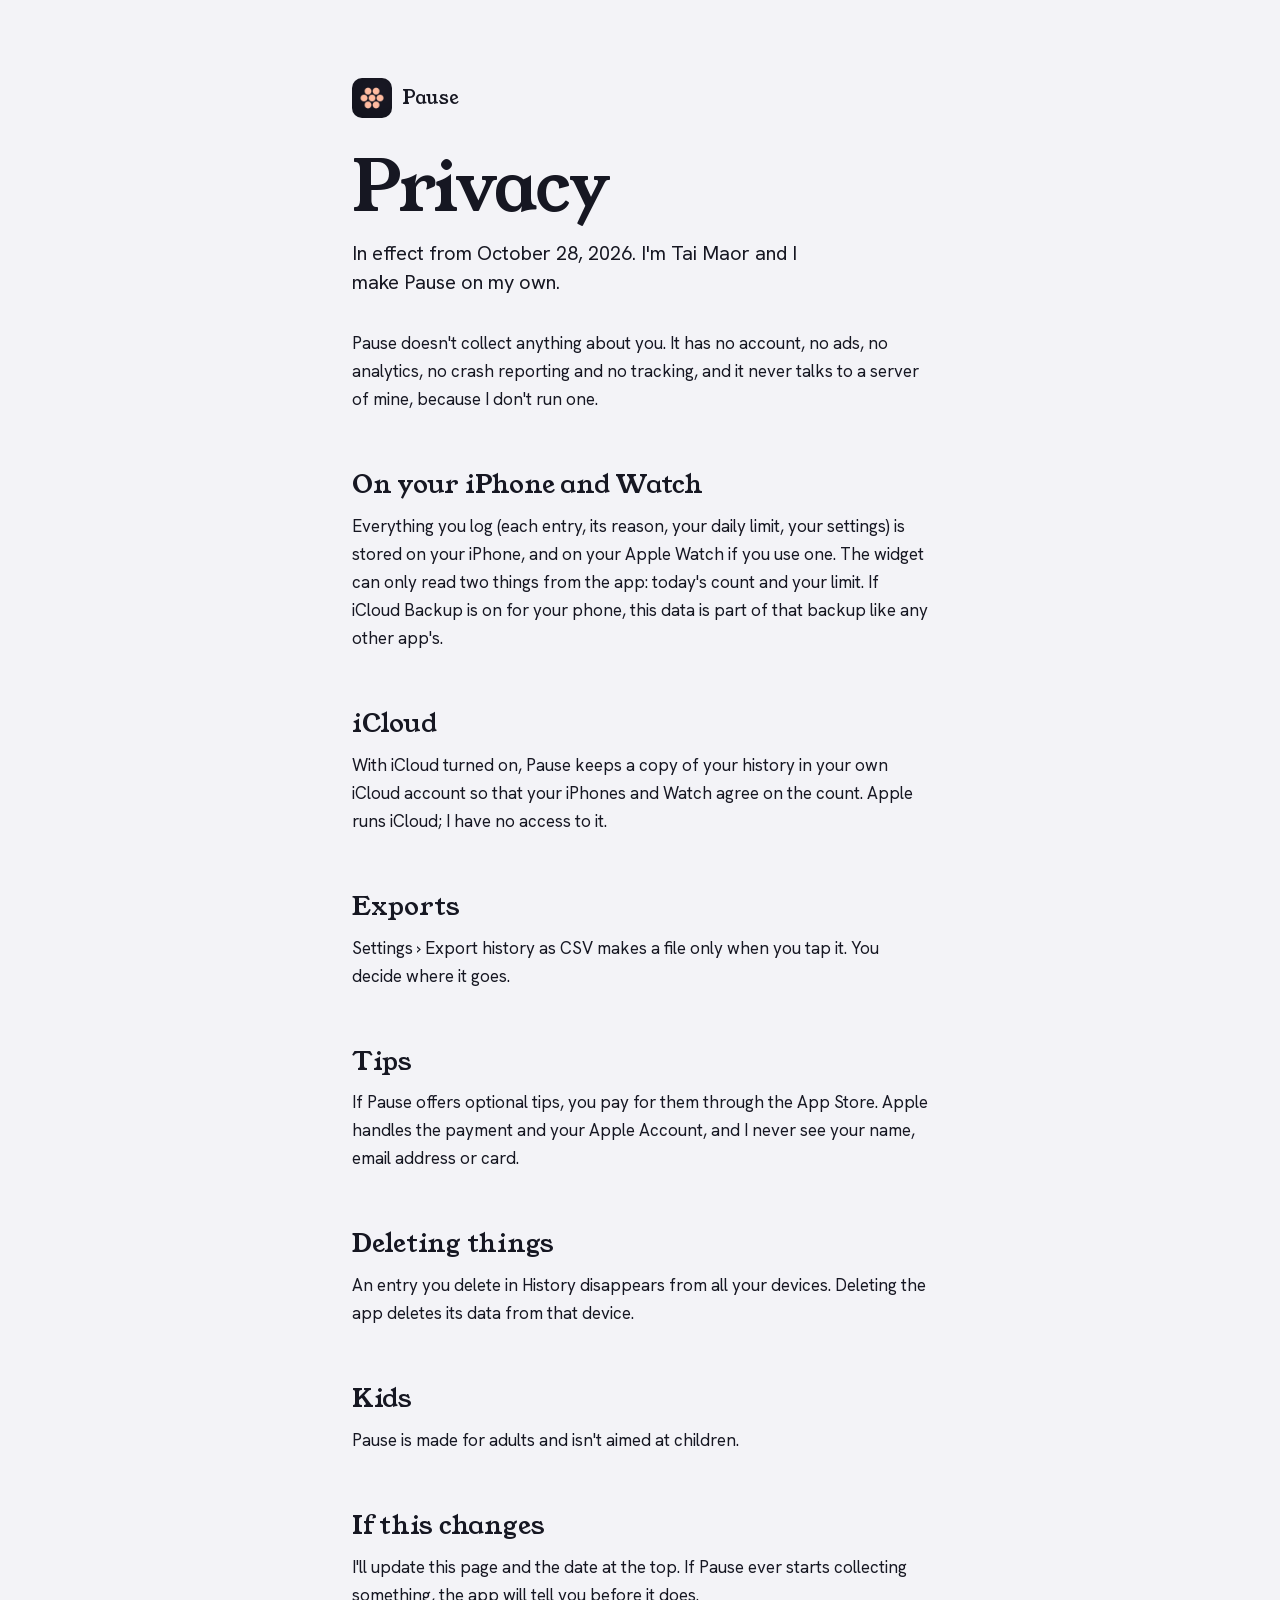
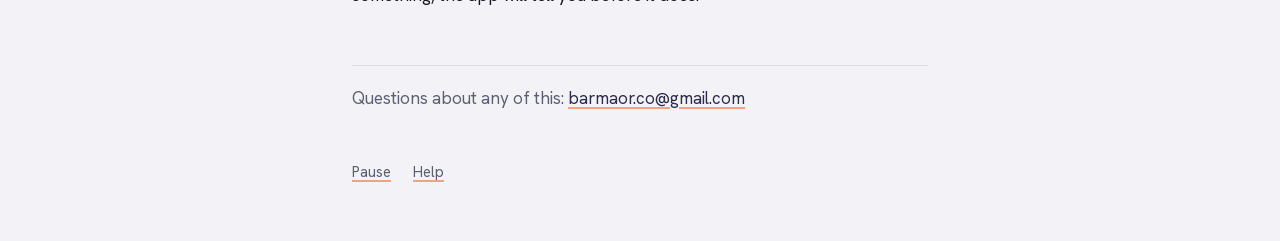
==== commit 2bfe01f2: "Use the real app icon and ink-and-peach colors The home page shows the app icon instead of a drawn t" ====
--- a/privacy.html
+++ b/privacy.html
@@ -6,11 +6,14 @@
 <title>Pause privacy policy</title>
 <link rel="preload" href="fonts/young-serif-normal-latin.woff2" as="font" type="font/woff2" crossorigin>
 <link rel="preload" href="fonts/hanken-grotesk-normal-latin.woff2" as="font" type="font/woff2" crossorigin>
+<link rel="icon" href="favicon.png">
+<link rel="apple-touch-icon" href="icon.png">
 <link rel="stylesheet" href="fonts.css">
-<link rel="stylesheet" href="style.css">
+<link rel="stylesheet" href="style.css?v=3">
 </head>
 <body>
 <main>
+  <a class="home" href="./"><img src="icon.png" width="40" height="40" alt="">Pause</a>
   <h1>Privacy</h1>
   <p class="sub">In effect from October 28, 2026. I'm Tai Maor and I make Pause on my own.</p>
 
--- a/style.css
+++ b/style.css
@@ -1,23 +1,27 @@
 /* Pause: a notebook page. Young Serif for the few big words, Hanken Grotesk for reading. */
 :root {
   color-scheme: light dark;
-  --paper: #fbfcfc;
-  --ink: #15171a;
-  --soft: #5b6067;
-  --rule: #dde1e4;
-  --accent: #053A4F;
-  --select: rgba(5, 58, 79, .16);
+  --paper: #f3f3f7;
+  --ink: #161722;
+  --soft: #5d5f70;
+  --rule: #dcdce6;
+  --accent: #2b2d4a;
+  --head: #161722;
+  --peach: #f0a283;
+  --select: rgba(253, 187, 160, .45);
   --serif: "Young Serif", "Iowan Old Style", Georgia, serif;
   --sans: "Hanken Grotesk", -apple-system, "Helvetica Neue", Arial, sans-serif;
 }
 @media (prefers-color-scheme: dark) {
   :root {
-    --paper: #0d0f11;
-    --ink: #e8ebed;
-    --soft: #9aa1a8;
-    --rule: #262b30;
-    --accent: #3092B5;
-    --select: rgba(48, 146, 181, .3);
+    --paper: #15161f;
+    --ink: #e9e8ef;
+    --soft: #9d9fb0;
+    --rule: #2a2c3b;
+    --accent: #FDBBA0;
+    --head: #FDBBA0;
+    --peach: #FDBBA0;
+    --select: rgba(253, 187, 160, .28);
   }
 }
 * { box-sizing: border-box; }
@@ -31,16 +35,20 @@
   -webkit-font-smoothing: antialiased;
 }
 ::selection { background: var(--select); }
-a { color: var(--accent); text-decoration-thickness: 1px; text-underline-offset: .2em; }
-a:hover { text-decoration-thickness: 2px; }
+a { color: var(--accent); text-decoration-color: var(--peach); text-decoration-thickness: 2px; text-underline-offset: .2em; }
+a:hover { text-decoration-thickness: 3px; }
 :focus-visible { outline: 2px solid var(--accent); outline-offset: 3px; border-radius: 3px; }
 
 main, footer { width: min(100% - 40px, 36rem); margin-inline: auto; }
 main { padding: 72px 0 24px; }
 
-/* four strokes and a slash, like counting on a napkin */
-.tally { display: block; width: 64px; height: 36px; margin: 0 0 28px; color: var(--accent); }
+/* The app's own icon */
+.appicon { display: block; width: 72px; height: 72px; border-radius: 17px; margin: 0 0 26px; }
+.home { display: inline-flex; align-items: center; gap: 10px; margin: 0 0 30px; padding: 6px 0; color: var(--ink); text-decoration: none; font: 400 1.15rem/1 var(--serif); }
+.home img { width: 40px; height: 40px; border-radius: 10px; }
+@media (prefers-color-scheme: dark) { .appicon, .home img { box-shadow: 0 0 0 1px var(--rule); } }
 
+h1, h2 { color: var(--head); }
 h1 { font: 400 clamp(3rem, 12vw, 4.4rem)/.95 var(--serif); letter-spacing: -.02em; margin: 0 0 18px; text-wrap: balance; }
 h1.page { font-size: clamp(2.4rem, 9vw, 3.2rem); }
 .sub { font-size: 1.25rem; line-height: 1.45; margin: 0 0 32px; max-width: 24em; text-wrap: pretty; }
